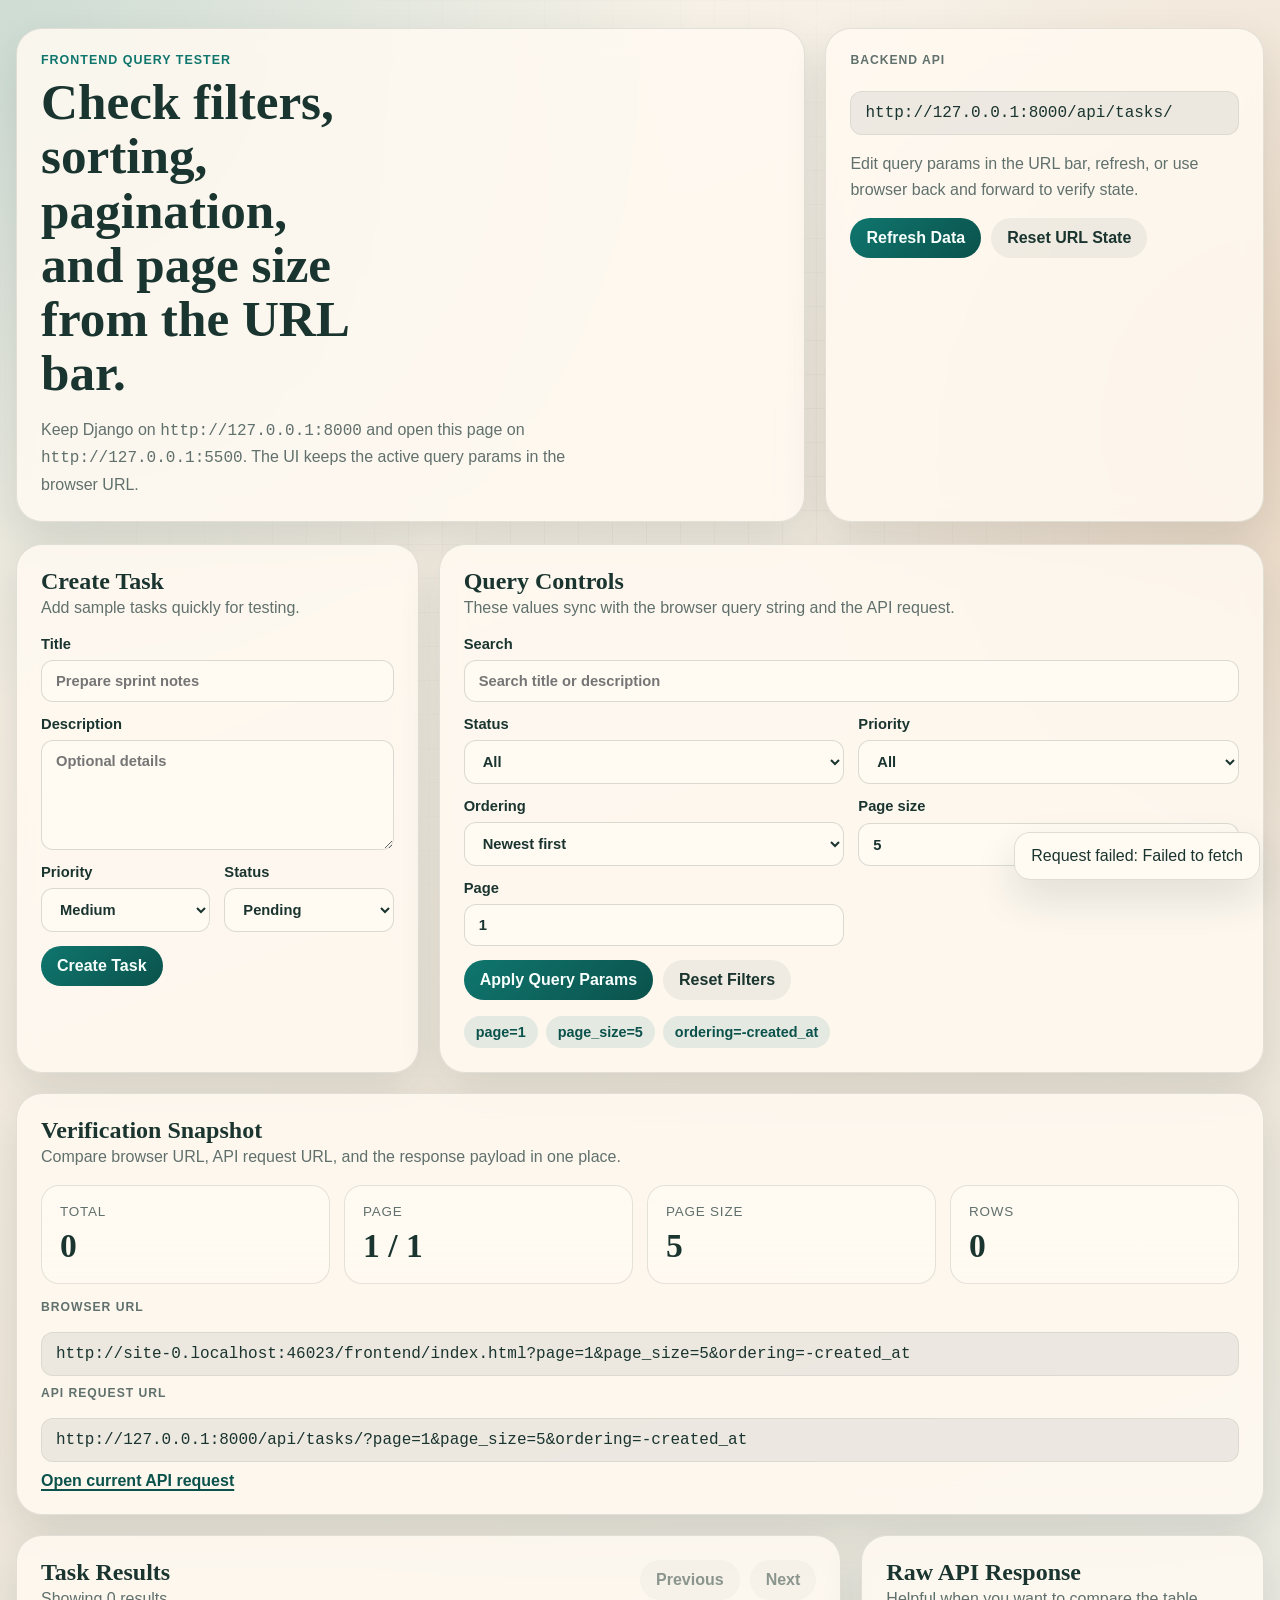
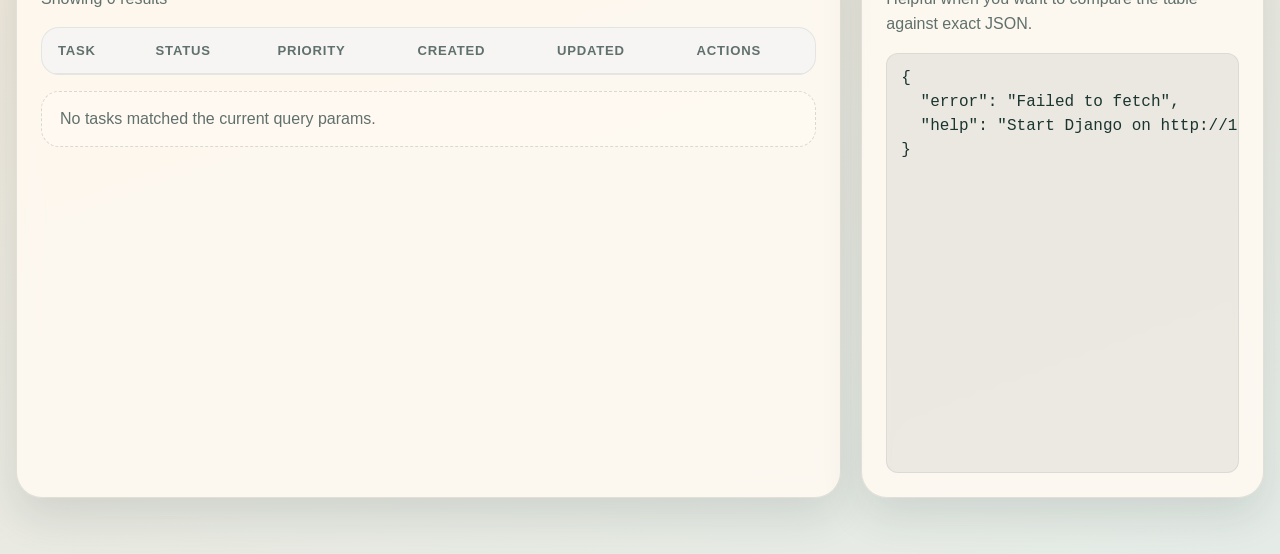
==== frontend/index.html @ a4c59827 "initial commit" ====
<!DOCTYPE html>
<html lang="en">
<head>
    <meta charset="UTF-8">
    <meta name="viewport" content="width=device-width, initial-scale=1.0">
    <title>Task API Query Tester</title>
    <link rel="stylesheet" href="tester.css">
</head>
<body>
    <div class="shell">
        <header class="hero">
            <section class="panel hero-copy">
                <p class="eyebrow">Frontend Query Tester</p>
                <h1>Check filters, sorting, pagination, and page size from the URL bar.</h1>
                <p class="lead">
                    Keep Django on <code>http://127.0.0.1:8000</code> and open this page on
                    <code>http://127.0.0.1:5500</code>. The UI keeps the active query params in the browser URL.
                </p>
            </section>

            <aside class="panel hero-side">
                <div class="meta-label">Backend API</div>
                <code id="apiBaseLabel">http://127.0.0.1:8000/api/tasks/</code>
                <p class="small">Edit query params in the URL bar, refresh, or use browser back and forward to verify state.</p>
                <div class="actions">
                    <button class="primary" type="button" id="refreshButton">Refresh Data</button>
                    <button class="ghost" type="button" id="resetAllButton">Reset URL State</button>
                </div>
            </aside>
        </header>

        <main class="layout">
            <section class="panel create-panel">
                <div class="section-head">
                    <div>
                        <h2>Create Task</h2>
                        <p class="small">Add sample tasks quickly for testing.</p>
                    </div>
                </div>

                <form id="createTaskForm" class="grid two">
                    <label class="full">
                        <span>Title</span>
                        <input id="createTitle" type="text" required placeholder="Prepare sprint notes">
                    </label>
                    <label class="full">
                        <span>Description</span>
                        <textarea id="createDescription" placeholder="Optional details"></textarea>
                    </label>
                    <label>
                        <span>Priority</span>
                        <select id="createPriority">
                            <option value="low">Low</option>
                            <option value="medium" selected>Medium</option>
                            <option value="high">High</option>
                        </select>
                    </label>
                    <label>
                        <span>Status</span>
                        <select id="createStatus">
                            <option value="pending" selected>Pending</option>
                            <option value="completed">Completed</option>
                        </select>
                    </label>
                    <div class="full actions">
                        <button class="primary" type="submit">Create Task</button>
                        <span class="small" id="createStatusLine"></span>
                    </div>
                </form>
            </section>

            <section class="panel filters-panel">
                <div class="section-head">
                    <div>
                        <h2>Query Controls</h2>
                        <p class="small">These values sync with the browser query string and the API request.</p>
                    </div>
                </div>

                <form id="filtersForm" class="grid two">
                    <label class="full">
                        <span>Search</span>
                        <input id="search" type="text" placeholder="Search title or description">
                    </label>
                    <label>
                        <span>Status</span>
                        <select id="statusFilter">
                            <option value="">All</option>
                            <option value="pending">Pending</option>
                            <option value="completed">Completed</option>
                        </select>
                    </label>
                    <label>
                        <span>Priority</span>
                        <select id="priorityFilter">
                            <option value="">All</option>
                            <option value="low">Low</option>
                            <option value="medium">Medium</option>
                            <option value="high">High</option>
                        </select>
                    </label>
                    <label>
                        <span>Ordering</span>
                        <select id="ordering">
                            <option value="-created_at">Newest first</option>
                            <option value="created_at">Oldest first</option>
                            <option value="-updated_at">Recently updated</option>
                            <option value="updated_at">Least recently updated</option>
                            <option value="-priority">Priority desc</option>
                            <option value="priority">Priority asc</option>
                            <option value="-status">Status desc</option>
                            <option value="status">Status asc</option>
                        </select>
                    </label>
                    <label>
                        <span>Page size</span>
                        <input id="pageSize" type="number" min="1" max="10" step="1" value="5">
                    </label>
                    <label>
                        <span>Page</span>
                        <input id="pageNumber" type="number" min="1" step="1" value="1">
                    </label>
                    <div class="full actions">
                        <button class="primary" type="submit">Apply Query Params</button>
                        <button class="ghost" type="button" id="resetFiltersButton">Reset Filters</button>
                    </div>
                </form>

                <div class="chips" id="activeQueryChips"></div>
            </section>

            <section class="panel summary-panel">
                <div class="section-head">
                    <div>
                        <h2>Verification Snapshot</h2>
                        <p class="small">Compare browser URL, API request URL, and the response payload in one place.</p>
                    </div>
                </div>

                <div class="stats">
                    <div class="stat"><span>Total</span><strong id="totalCount">0</strong></div>
                    <div class="stat"><span>Page</span><strong id="pageSummary">1 / 1</strong></div>
                    <div class="stat"><span>Page Size</span><strong id="pageSizeSummary">5</strong></div>
                    <div class="stat"><span>Rows</span><strong id="rowsShown">0</strong></div>
                </div>

                <div class="request-box">
                    <div class="meta-label">Browser URL</div>
                    <code id="browserUrlPreview"></code>
                    <div class="meta-label">API Request URL</div>
                    <code id="requestUrlPreview"></code>
                    <a id="openApiLink" href="http://127.0.0.1:8000/api/tasks/" target="_blank" rel="noreferrer">Open current API request</a>
                </div>
            </section>

            <section class="panel table-panel">
                <div class="section-head">
                    <div>
                        <h2>Task Results</h2>
                        <p class="small" id="rangeSummary">Showing 0 results</p>
                    </div>
                    <div class="actions">
                        <button class="ghost" type="button" id="prevPageButton">Previous</button>
                        <button class="ghost" type="button" id="nextPageButton">Next</button>
                    </div>
                </div>

                <div class="table-wrap">
                    <table>
                        <thead>
                            <tr>
                                <th>Task</th>
                                <th>Status</th>
                                <th>Priority</th>
                                <th>Created</th>
                                <th>Updated</th>
                                <th>Actions</th>
                            </tr>
                        </thead>
                        <tbody id="taskTableBody"></tbody>
                    </table>
                </div>

                <div class="empty-state" id="emptyState">No tasks matched the current query params.</div>
            </section>

            <section class="panel response-panel">
                <div class="section-head">
                    <div>
                        <h2>Raw API Response</h2>
                        <p class="small">Helpful when you want to compare the table against exact JSON.</p>
                    </div>
                </div>
                <pre id="responsePreview">{}</pre>
            </section>
        </main>
    </div>

    <div class="toast" id="toast" aria-live="polite"></div>
    <script src="tester.js"></script>
</body>
</html>
---- frontend/tester.css ----
:root {
    --bg: #f5efe4;
    --panel: rgba(255, 250, 242, 0.86);
    --panel-strong: #fffaf2;
    --ink: #1a342f;
    --muted: #60706c;
    --line: rgba(26, 52, 47, 0.12);
    --accent: #0f766e;
    --accent-dark: #0b524c;
    --accent-soft: rgba(15, 118, 110, 0.1);
    --danger: #b42318;
    --danger-soft: rgba(180, 35, 24, 0.12);
    --warning-soft: rgba(180, 83, 9, 0.14);
    --shadow: 0 18px 42px rgba(26, 52, 47, 0.12);
    --radius-lg: 26px;
    --radius-md: 18px;
    --radius-sm: 12px;
}

* {
    box-sizing: border-box;
}

body {
    margin: 0;
    min-height: 100vh;
    color: var(--ink);
    font-family: "Trebuchet MS", "Segoe UI", sans-serif;
    background:
        radial-gradient(circle at top left, rgba(15, 118, 110, 0.18), transparent 28%),
        radial-gradient(circle at right 18%, rgba(180, 83, 9, 0.14), transparent 24%),
        linear-gradient(160deg, #f8f3ea 0%, #efe6d9 55%, #e5ece7 100%);
}

body::before {
    content: "";
    position: fixed;
    inset: 0;
    pointer-events: none;
    background-image:
        linear-gradient(rgba(26, 52, 47, 0.04) 1px, transparent 1px),
        linear-gradient(90deg, rgba(26, 52, 47, 0.04) 1px, transparent 1px);
    background-size: 34px 34px;
    mask-image: radial-gradient(circle at center, black, transparent 78%);
}

code,
pre {
    font-family: Consolas, "Courier New", monospace;
}

.shell {
    width: min(1280px, calc(100% - 32px));
    margin: 0 auto;
    padding: 28px 0 56px;
}

.hero {
    display: grid;
    grid-template-columns: minmax(0, 1.8fr) minmax(280px, 1fr);
    gap: 20px;
    margin-bottom: 22px;
}

.layout {
    display: grid;
    grid-template-columns: repeat(12, minmax(0, 1fr));
    gap: 20px;
}

.panel {
    background: var(--panel);
    border: 1px solid var(--line);
    border-radius: var(--radius-lg);
    box-shadow: var(--shadow);
    backdrop-filter: blur(12px);
    padding: 24px;
    animation: rise 440ms ease both;
}

.hero-copy,
.hero-side {
    min-height: 100%;
}

.create-panel {
    grid-column: span 4;
}

.filters-panel {
    grid-column: span 8;
}

.summary-panel {
    grid-column: span 12;
}

.table-panel {
    grid-column: span 8;
}

.response-panel {
    grid-column: span 4;
}

.eyebrow {
    margin: 0 0 8px;
    color: var(--accent);
    font-size: 0.78rem;
    font-weight: 700;
    letter-spacing: 0.08em;
    text-transform: uppercase;
}

h1,
h2 {
    margin: 0;
    font-family: Georgia, Cambria, "Times New Roman", serif;
    line-height: 1.06;
}

h1 {
    font-size: clamp(2rem, 4vw, 3.3rem);
    max-width: 12ch;
}

h2 {
    font-size: 1.5rem;
}

.lead,
.small {
    color: var(--muted);
    line-height: 1.6;
}

.lead {
    margin: 16px 0 0;
    max-width: 64ch;
}

.small {
    margin: 0;
}

.meta-label {
    margin-bottom: 8px;
    color: var(--muted);
    font-size: 0.76rem;
    font-weight: 700;
    letter-spacing: 0.08em;
    text-transform: uppercase;
}

.hero-side {
    display: flex;
    flex-direction: column;
    gap: 16px;
}

.section-head {
    display: flex;
    justify-content: space-between;
    align-items: flex-start;
    gap: 14px;
    margin-bottom: 16px;
}

.grid {
    display: grid;
    gap: 14px;
}

.grid.two {
    grid-template-columns: repeat(2, minmax(0, 1fr));
}

.full {
    grid-column: 1 / -1;
}

label {
    display: grid;
    gap: 8px;
    font-size: 0.92rem;
    font-weight: 700;
}

input,
select,
textarea,
button {
    font: inherit;
}

input,
select,
textarea {
    width: 100%;
    border: 1px solid rgba(26, 52, 47, 0.16);
    border-radius: var(--radius-sm);
    padding: 12px 14px;
    background: var(--panel-strong);
    color: var(--ink);
    outline: none;
    transition: border-color 140ms ease, box-shadow 140ms ease;
}

input:focus,
select:focus,
textarea:focus {
    border-color: rgba(15, 118, 110, 0.65);
    box-shadow: 0 0 0 4px rgba(15, 118, 110, 0.12);
}

textarea {
    min-height: 110px;
    resize: vertical;
}

button {
    border: none;
    border-radius: 999px;
    padding: 11px 16px;
    cursor: pointer;
    font-weight: 700;
    transition: transform 140ms ease, box-shadow 140ms ease, opacity 140ms ease;
}

button:hover {
    transform: translateY(-1px);
    box-shadow: 0 10px 18px rgba(26, 52, 47, 0.12);
}

button:disabled {
    opacity: 0.5;
    cursor: not-allowed;
    transform: none;
    box-shadow: none;
}

.primary {
    background: linear-gradient(135deg, var(--accent), var(--accent-dark));
    color: #f7fffd;
}

.ghost {
    background: rgba(26, 52, 47, 0.06);
    color: var(--ink);
}

.secondary {
    background: var(--accent-soft);
    color: var(--accent-dark);
}

.danger {
    background: var(--danger-soft);
    color: var(--danger);
}

.actions {
    display: flex;
    flex-wrap: wrap;
    gap: 10px;
    align-items: center;
}

.chips {
    display: flex;
    flex-wrap: wrap;
    gap: 8px;
    margin-top: 16px;
}

.chip {
    padding: 8px 12px;
    border-radius: 999px;
    background: var(--accent-soft);
    color: var(--accent-dark);
    font-size: 0.9rem;
    font-weight: 700;
}

.stats {
    display: grid;
    grid-template-columns: repeat(4, minmax(0, 1fr));
    gap: 14px;
    margin-bottom: 16px;
}

.stat {
    padding: 18px;
    border-radius: var(--radius-md);
    background: linear-gradient(180deg, rgba(255, 250, 242, 0.96), rgba(255, 250, 242, 0.72));
    border: 1px solid var(--line);
}

.stat span {
    display: block;
    margin-bottom: 8px;
    color: var(--muted);
    font-size: 0.84rem;
    letter-spacing: 0.06em;
    text-transform: uppercase;
}

.stat strong {
    font-size: clamp(1.5rem, 3vw, 2.1rem);
    font-family: Georgia, Cambria, "Times New Roman", serif;
}

.request-box {
    display: grid;
    gap: 10px;
}

.request-box code,
.hero-side code,
pre {
    display: block;
    padding: 12px 14px;
    border-radius: var(--radius-sm);
    border: 1px solid rgba(26, 52, 47, 0.08);
    background: rgba(26, 52, 47, 0.07);
    overflow-wrap: anywhere;
}

.request-box a {
    color: var(--accent-dark);
    font-weight: 700;
    text-decoration-thickness: 2px;
    text-underline-offset: 3px;
}

.table-wrap {
    border: 1px solid var(--line);
    border-radius: var(--radius-md);
    overflow: hidden;
    background: rgba(255, 255, 255, 0.76);
}

table {
    width: 100%;
    border-collapse: collapse;
}

th,
td {
    padding: 15px 16px;
    text-align: left;
    vertical-align: top;
    border-bottom: 1px solid rgba(26, 52, 47, 0.08);
}

th {
    background: rgba(26, 52, 47, 0.04);
    color: var(--muted);
    font-size: 0.82rem;
    text-transform: uppercase;
    letter-spacing: 0.06em;
}

tbody tr:hover {
    background: rgba(15, 118, 110, 0.05);
}

.title-cell {
    display: grid;
    gap: 6px;
}

.task-title {
    font-weight: 700;
}

.task-desc {
    color: var(--muted);
    white-space: pre-wrap;
    line-height: 1.45;
}

.badge {
    display: inline-flex;
    justify-content: center;
    min-width: 96px;
    padding: 7px 10px;
    border-radius: 999px;
    font-size: 0.84rem;
    font-weight: 700;
    text-transform: capitalize;
}

.badge.pending {
    background: var(--warning-soft);
    color: #8a4a0b;
}

.badge.completed {
    background: var(--accent-soft);
    color: var(--accent-dark);
}

.badge.low {
    background: var(--accent-soft);
    color: var(--accent-dark);
}

.badge.medium {
    background: rgba(26, 52, 47, 0.08);
    color: var(--ink);
}

.badge.high {
    background: var(--danger-soft);
    color: var(--danger);
}

.empty-state {
    display: none;
    margin-top: 16px;
    padding: 18px;
    border-radius: var(--radius-md);
    border: 1px dashed rgba(26, 52, 47, 0.16);
    color: var(--muted);
    background: rgba(255, 250, 242, 0.72);
}

.empty-state.visible {
    display: block;
}

pre {
    margin: 0;
    min-height: 420px;
    max-height: 700px;
    overflow: auto;
    line-height: 1.5;
}

.toast {
    position: fixed;
    right: 20px;
    bottom: 20px;
    z-index: 20;
    max-width: min(420px, calc(100% - 40px));
    padding: 14px 16px;
    border-radius: 16px;
    border: 1px solid rgba(26, 52, 47, 0.14);
    background: rgba(255, 250, 242, 0.96);
    box-shadow: var(--shadow);
    opacity: 0;
    transform: translateY(16px);
    transition: opacity 160ms ease, transform 160ms ease;
}

.toast.visible {
    opacity: 1;
    transform: translateY(0);
}

.loading::after {
    content: "Loading...";
    margin-left: 10px;
    color: var(--accent-dark);
}

@keyframes rise {
    from {
        opacity: 0;
        transform: translateY(12px);
    }
    to {
        opacity: 1;
        transform: translateY(0);
    }
}

@media (max-width: 1040px) {
    .hero,
    .stats {
        grid-template-columns: 1fr;
    }

    .create-panel,
    .filters-panel,
    .table-panel,
    .response-panel {
        grid-column: span 12;
    }
}

@media (max-width: 720px) {
    .shell {
        width: min(100% - 20px, 1280px);
        padding-top: 18px;
    }

    .panel {
        padding: 20px;
    }

    .grid.two {
        grid-template-columns: 1fr;
    }

    th:nth-child(4),
    td:nth-child(4),
    th:nth-child(5),
    td:nth-child(5) {
        display: none;
    }
}
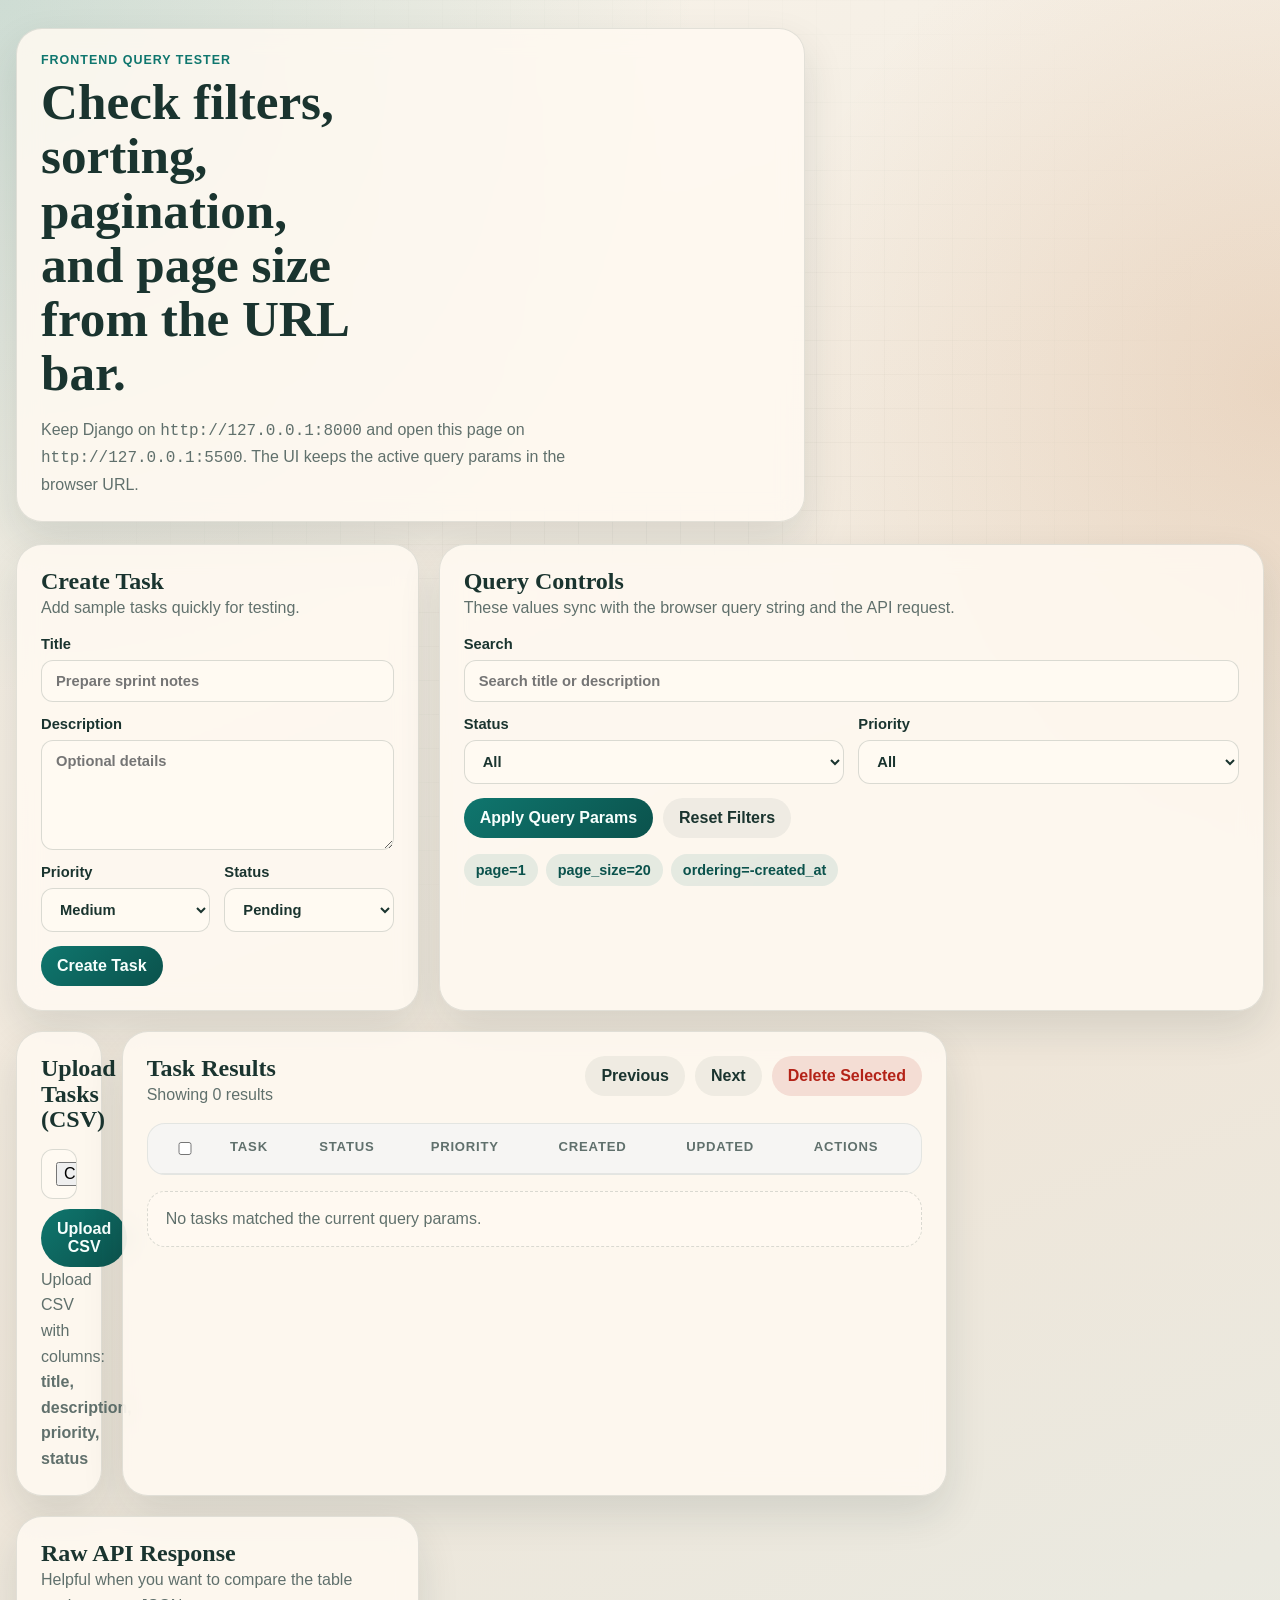
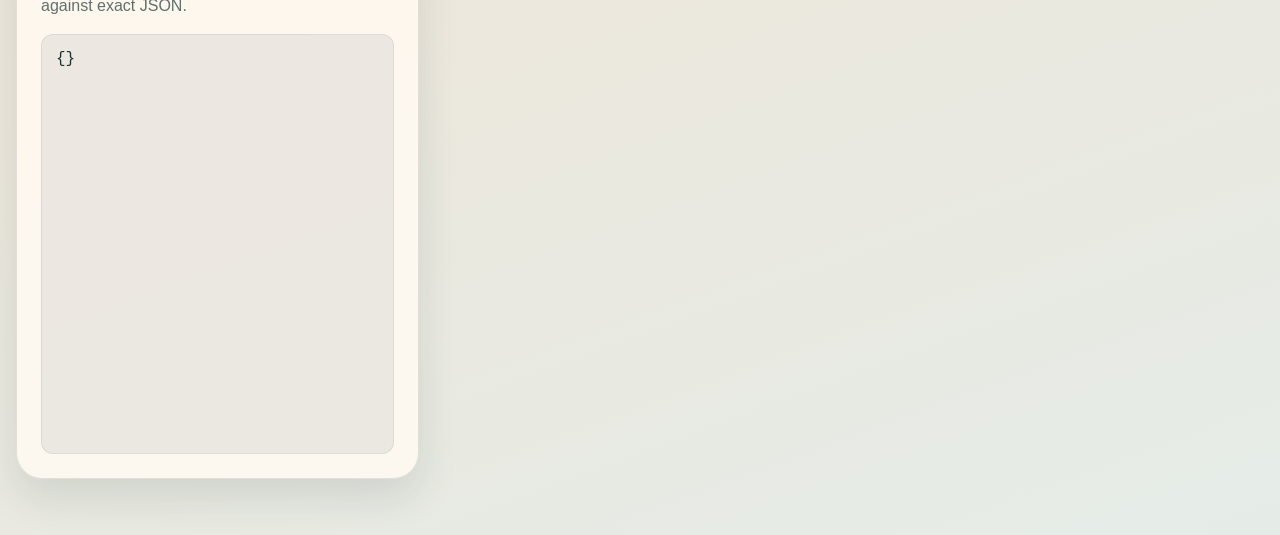
==== commit c4559635: "bulk delete api and improved UI" ====
--- a/frontend/index.html
+++ b/frontend/index.html
@@ -18,7 +18,7 @@
                 </p>
             </section>
 
-            <aside class="panel hero-side">
+            <!-- <aside class="panel hero-side">
                 <div class="meta-label">Backend API</div>
                 <code id="apiBaseLabel">http://127.0.0.1:8000/api/tasks/</code>
                 <p class="small">Edit query params in the URL bar, refresh, or use browser back and forward to verify state.</p>
@@ -26,10 +26,12 @@
                     <button class="primary" type="button" id="refreshButton">Refresh Data</button>
                     <button class="ghost" type="button" id="resetAllButton">Reset URL State</button>
                 </div>
-            </aside>
+            </aside> -->
         </header>
 
         <main class="layout">
+
+            
             <section class="panel create-panel">
                 <div class="section-head">
                     <div>
@@ -99,7 +101,7 @@
                             <option value="high">High</option>
                         </select>
                     </label>
-                    <label>
+                    <!-- <label>
                         <span>Ordering</span>
                         <select id="ordering">
                             <option value="-created_at">Newest first</option>
@@ -111,15 +113,15 @@
                             <option value="-status">Status desc</option>
                             <option value="status">Status asc</option>
                         </select>
-                    </label>
-                    <label>
+                    </label> -->
+                    <!-- <label>
                         <span>Page size</span>
                         <input id="pageSize" type="number" min="1" max="10" step="1" value="5">
                     </label>
                     <label>
                         <span>Page</span>
                         <input id="pageNumber" type="number" min="1" step="1" value="1">
-                    </label>
+                    </label> -->
                     <div class="full actions">
                         <button class="primary" type="submit">Apply Query Params</button>
                         <button class="ghost" type="button" id="resetFiltersButton">Reset Filters</button>
@@ -129,28 +131,19 @@
                 <div class="chips" id="activeQueryChips"></div>
             </section>
 
-            <section class="panel summary-panel">
+           <section class="panel">
                 <div class="section-head">
-                    <div>
-                        <h2>Verification Snapshot</h2>
-                        <p class="small">Compare browser URL, API request URL, and the response payload in one place.</p>
-                    </div>
+                    <h2>Upload Tasks (CSV)</h2>
                 </div>
 
-                <div class="stats">
-                    <div class="stat"><span>Total</span><strong id="totalCount">0</strong></div>
-                    <div class="stat"><span>Page</span><strong id="pageSummary">1 / 1</strong></div>
-                    <div class="stat"><span>Page Size</span><strong id="pageSizeSummary">5</strong></div>
-                    <div class="stat"><span>Rows</span><strong id="rowsShown">0</strong></div>
+                <div class="actions">
+                    <input type="file" id="csvFile" accept=".csv">
+                    <button id="uploadCsvBtn" class="primary">Upload CSV</button>
                 </div>
 
-                <div class="request-box">
-                    <div class="meta-label">Browser URL</div>
-                    <code id="browserUrlPreview"></code>
-                    <div class="meta-label">API Request URL</div>
-                    <code id="requestUrlPreview"></code>
-                    <a id="openApiLink" href="http://127.0.0.1:8000/api/tasks/" target="_blank" rel="noreferrer">Open current API request</a>
-                </div>
+                <p class="small">
+                    Upload CSV with columns: <b>title, description, priority, status</b>
+                </p>
             </section>
 
             <section class="panel table-panel">
@@ -162,13 +155,15 @@
                     <div class="actions">
                         <button class="ghost" type="button" id="prevPageButton">Previous</button>
                         <button class="ghost" type="button" id="nextPageButton">Next</button>
+                        <button id="bulkDelete" class="danger">Delete Selected</button>                   
                     </div>
                 </div>
 
                 <div class="table-wrap">
                     <table>
                         <thead>
-                            <tr>
+                            <tr>           
+                                <th><input type="checkbox" id="selectAll"></th>
                                 <th>Task</th>
                                 <th>Status</th>
                                 <th>Priority</th>
